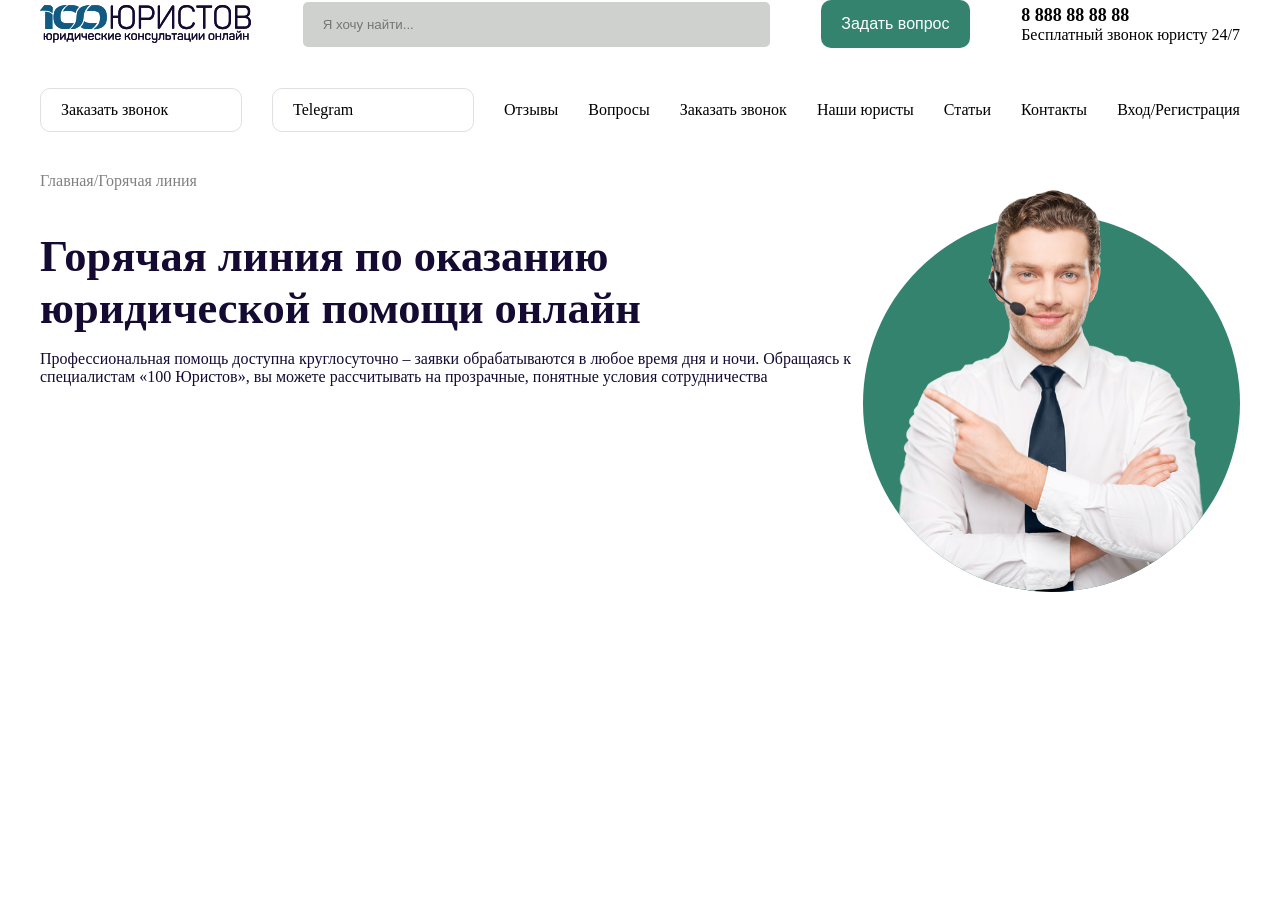
==== .vscode/index.html @ b8a702e9 "something" ====
<!DOCTYPE html>
<html lang="en">
<head>
    <meta charset="UTF-8">
    <meta name="viewport" content="width=device-width, initial-scale=1.0">
   <link rel="stylesheet" href="style.css">
    <title>Document</title>
</head>
<body>
    <div class="header">
       <img src="/img/Frame.svg" alt="лого"> </img>
       <input class="search" type="text" placeholder="Я хочу найти..."/>
            <button class="ask-btn">Задать вопрос</button>

       <div class="contacts">
        <span class="phone-number">8 888 88 88 88</span>
        <span class="contract-info">Бесплатный звонок юристу 24/7</span>
       </div>
    </div>

    <div class="menu">
       <div class="menu-border"> 
            <a href="#">Заказать звонок</a>
        </div>
        <div class="menu-border1">
            <a href="#">Telegram</a>
        </div>
        <a href="#">Отзывы</a>
        <a href="#">Вопросы</a>
        <a href="#">Заказать звонок</a>
        <a href="#">Наши юристы</a>
        <a href="#">Статьи</a>
        <a href="#">Контакты</a>
        <a href="#">Вход/Регистрация</a>
        </div>
 
    <div class="headglav">
        <a href="#">Главная/Горячая линия</a>
    </div>

    <div class="line">
        <div class="textline">
            <div class="line1">
            <h3>Горячая линия по оказанию юридической помощи онлайн</h3>
            </div>
            <div class="line2">
            <p>Профессиональная помощь доступна круглосуточно – заявки обрабатываются в любое время дня и ночи. Обращаясь к специалистам «100 Юристов», вы можете рассчитывать на прозрачные, понятные условия сотрудничества</p>
            </div>
        </div>
        <img src="/img/men.svg" alt="">
    </div>
        
</body>
</html>
---- .vscode/style.css ----
body
{
    width: 1200px;
    margin: auto;
}

.header
{
    display: flex;
    align-items: center;
    justify-content: space-between;

}
.ask-btn
{
    background-color: #33836e;
    border: none;
    border-radius: 10px;
    padding: 15px 20px;
    color: white;
    font-size: 16px;

}
.contacts
{
    display: block;

}
.phone-number
{
    font-weight: bold;
    font-size: 18px;
    display: block;
}
.search
{
    width: 427px;
    border: none;
    padding: 15px 20px;
    border-radius: 5px;
    background-color: rgba(180, 184, 180, 0.644);
}
.menu
{
    align-items: center;
    display: flex;
    margin-top: 40px;
    gap: 30px;
    justify-content: space-between;

}
.menu-border
{

box-sizing: border-box;
display: flex;
flex-direction: row;
align-items: center;
padding: 10px 20px;
gap: 10px;

width: 202px;
height: 44px;
border: 1px solid rgba(47, 43, 67, 0.15);
border-radius: 10px;

flex: none;
order: 0;
flex-grow: 0;

}
.menu-border1
{

box-sizing: border-box;
display: flex;
flex-direction: row;
align-items: center;
padding: 10px 20px;
gap: 10px;

width: 202px;
height: 44px;
border: 1px solid rgba(47, 43, 67, 0.15);
border-radius: 10px;

flex: none;
order: 0;
flex-grow: 0;

}
.menu a{
    text-decoration: none;
    color: black;
}

.headglav {
display: flex;
flex-direction: row;
align-items: flex-start;
padding: 0px;
gap: 10px;
margin-top: 40px;
}

.headglav a{
    text-decoration: none;
    color: grey;
}

.line {
    display: flex;
    
}
.line1{

/* width: 657px; */
font-size: 38px;
margin-top: 40px;
color: #140A32;
}

.line2{

/* width: 657px; */
font-size: 16px;
/* line-height: 160%; */
color: #140A32;
}
h3{
    margin: 0px;
    padding: 0px;
}
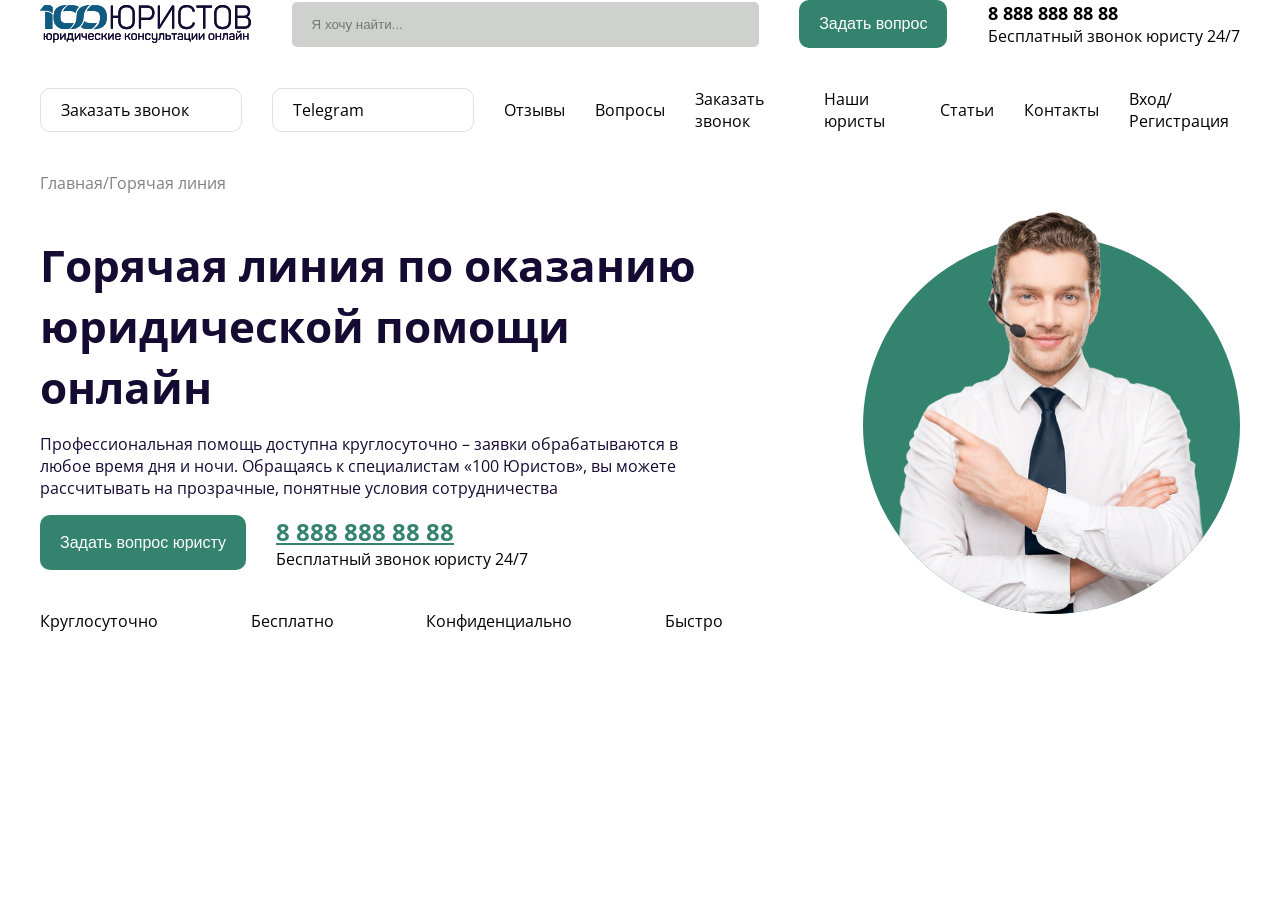
==== commit cfac2387: "06.09" ====
--- a/.vscode/index.html
+++ b/.vscode/index.html
@@ -3,7 +3,10 @@
 <head>
     <meta charset="UTF-8">
     <meta name="viewport" content="width=device-width, initial-scale=1.0">
-   <link rel="stylesheet" href="style.css">
+    <link rel="stylesheet" href="style.css">
+    <link rel="preconnect" href="https://fonts.googleapis.com">
+    <link rel="preconnect" href="https://fonts.gstatic.com" crossorigin>
+    <link href="https://fonts.googleapis.com/css2?family=Open+Sans:ital,wght@0,300..800;1,300..800&display=swap" rel="stylesheet">
     <title>Document</title>
 </head>
 <body>
@@ -13,7 +16,7 @@
             <button class="ask-btn">Задать вопрос</button>
 
        <div class="contacts">
-        <span class="phone-number">8 888 88 88 88</span>
+        <span class="phone-number">8 888 888 88 88</span>
         <span class="contract-info">Бесплатный звонок юристу 24/7</span>
        </div>
     </div>
@@ -46,9 +49,27 @@
             <div class="line2">
             <p>Профессиональная помощь доступна круглосуточно – заявки обрабатываются в любое время дня и ночи. Обращаясь к специалистам «100 Юристов», вы можете рассчитывать на прозрачные, понятные условия сотрудничества</p>
             </div>
+            <div class="yourist">
+        <button class="ask-btn">Задать вопрос юристу</button>
+        <div class="contacts">
+        <h2 class="phone">8 888 888 88 88</h2>
+        <span class="contract-info">Бесплатный звонок юристу 24/7</span>
+       </div>
+       
+    </div>
+    <div class="menu2">
+        <a href="#">Круглосуточно</a>
+        <a href="#">Бесплатно</a>
+        <a href="#">Конфиденциально</a>
+        <a href="#">Быстро</a>
+        </div>
         </div>
         <img src="/img/men.svg" alt="">
+        
     </div>
-        
+
+    
+    
+    
 </body>
 </html>
--- a/.vscode/style.css
+++ b/.vscode/style.css
@@ -1,18 +1,17 @@
-body
-{
+body {
     width: 1200px;
     margin: auto;
+    font-family: "Open Sans";
 }
 
-.header
-{
+.header {
     display: flex;
     align-items: center;
     justify-content: space-between;
 
 }
-.ask-btn
-{
+
+.ask-btn {
     background-color: #33836e;
     border: none;
     border-radius: 10px;
@@ -21,27 +20,27 @@
     font-size: 16px;
 
 }
-.contacts
-{
+
+.contacts {
     display: block;
 
 }
-.phone-number
-{
+
+.phone-number {
     font-weight: bold;
     font-size: 18px;
     display: block;
 }
-.search
-{
+
+.search {
     width: 427px;
     border: none;
     padding: 15px 20px;
     border-radius: 5px;
     background-color: rgba(180, 184, 180, 0.644);
 }
-.menu
-{
+
+.menu {
     align-items: center;
     display: flex;
     margin-top: 40px;
@@ -49,85 +48,123 @@
     justify-content: space-between;
 
 }
-.menu-border
-{
 
-box-sizing: border-box;
-display: flex;
-flex-direction: row;
-align-items: center;
-padding: 10px 20px;
-gap: 10px;
+.menu-border {
 
-width: 202px;
-height: 44px;
-border: 1px solid rgba(47, 43, 67, 0.15);
-border-radius: 10px;
+    box-sizing: border-box;
+    display: flex;
+    flex-direction: row;
+    align-items: center;
+    padding: 10px 20px;
+    gap: 10px;
 
-flex: none;
-order: 0;
-flex-grow: 0;
+    width: 202px;
+    height: 44px;
+    border: 1px solid rgba(47, 43, 67, 0.15);
+    border-radius: 10px;
+
+    flex: none;
+    order: 0;
+    flex-grow: 0;
 
 }
-.menu-border1
-{
 
-box-sizing: border-box;
-display: flex;
-flex-direction: row;
-align-items: center;
-padding: 10px 20px;
-gap: 10px;
+.menu-border1 {
 
-width: 202px;
-height: 44px;
-border: 1px solid rgba(47, 43, 67, 0.15);
-border-radius: 10px;
+    box-sizing: border-box;
+    display: flex;
+    flex-direction: row;
+    align-items: center;
+    padding: 10px 20px;
+    gap: 10px;
 
-flex: none;
-order: 0;
-flex-grow: 0;
+    width: 202px;
+    height: 44px;
+    border: 1px solid rgba(47, 43, 67, 0.15);
+    border-radius: 10px;
+
+    flex: none;
+    order: 0;
+    flex-grow: 0;
 
 }
-.menu a{
+
+.menu a {
     text-decoration: none;
     color: black;
 }
 
 .headglav {
-display: flex;
-flex-direction: row;
-align-items: flex-start;
-padding: 0px;
-gap: 10px;
-margin-top: 40px;
+    display: flex;
+    flex-direction: row;
+    align-items: flex-start;
+    padding: 0px;
+    gap: 10px;
+    margin-top: 40px;
 }
 
-.headglav a{
+.headglav a {
     text-decoration: none;
     color: grey;
 }
 
 .line {
     display: flex;
-    
-}
-.line1{
+    gap: 140px;
 
-/* width: 657px; */
-font-size: 38px;
-margin-top: 40px;
-color: #140A32;
 }
 
-.line2{
+.line1 {
 
-/* width: 657px; */
-font-size: 16px;
-/* line-height: 160%; */
-color: #140A32;
+    /* width: 657px; */
+    font-size: 38px;
+    margin-top: 40px;
+    color: #140A32;
 }
-h3{
+
+.line2 {
+
+    /* width: 657px; */
+    font-size: 16px;
+    /* line-height: 160%; */
+    color: #140A32;
+}
+
+h3 {
     margin: 0px;
     padding: 0px;
+}
+
+h2 {
+    color: #33836e;
+    margin: 0;
+}
+
+.headgla2 a {
+    text-decoration: none;
+    color: grey;
+}
+
+.yourist {
+    display: flex;
+    gap: 30px;
+}
+
+.phone {
+    text-decoration: underline;
+    display: block;
+    color: #33836e;
+}
+
+.menu2 {
+    align-items: center;
+    display: flex;
+    margin-top: 40px;
+    gap: 20px;
+    justify-content: space-between;
+}
+
+.menu2 a {
+    text-decoration: none;
+    color: black;
 }
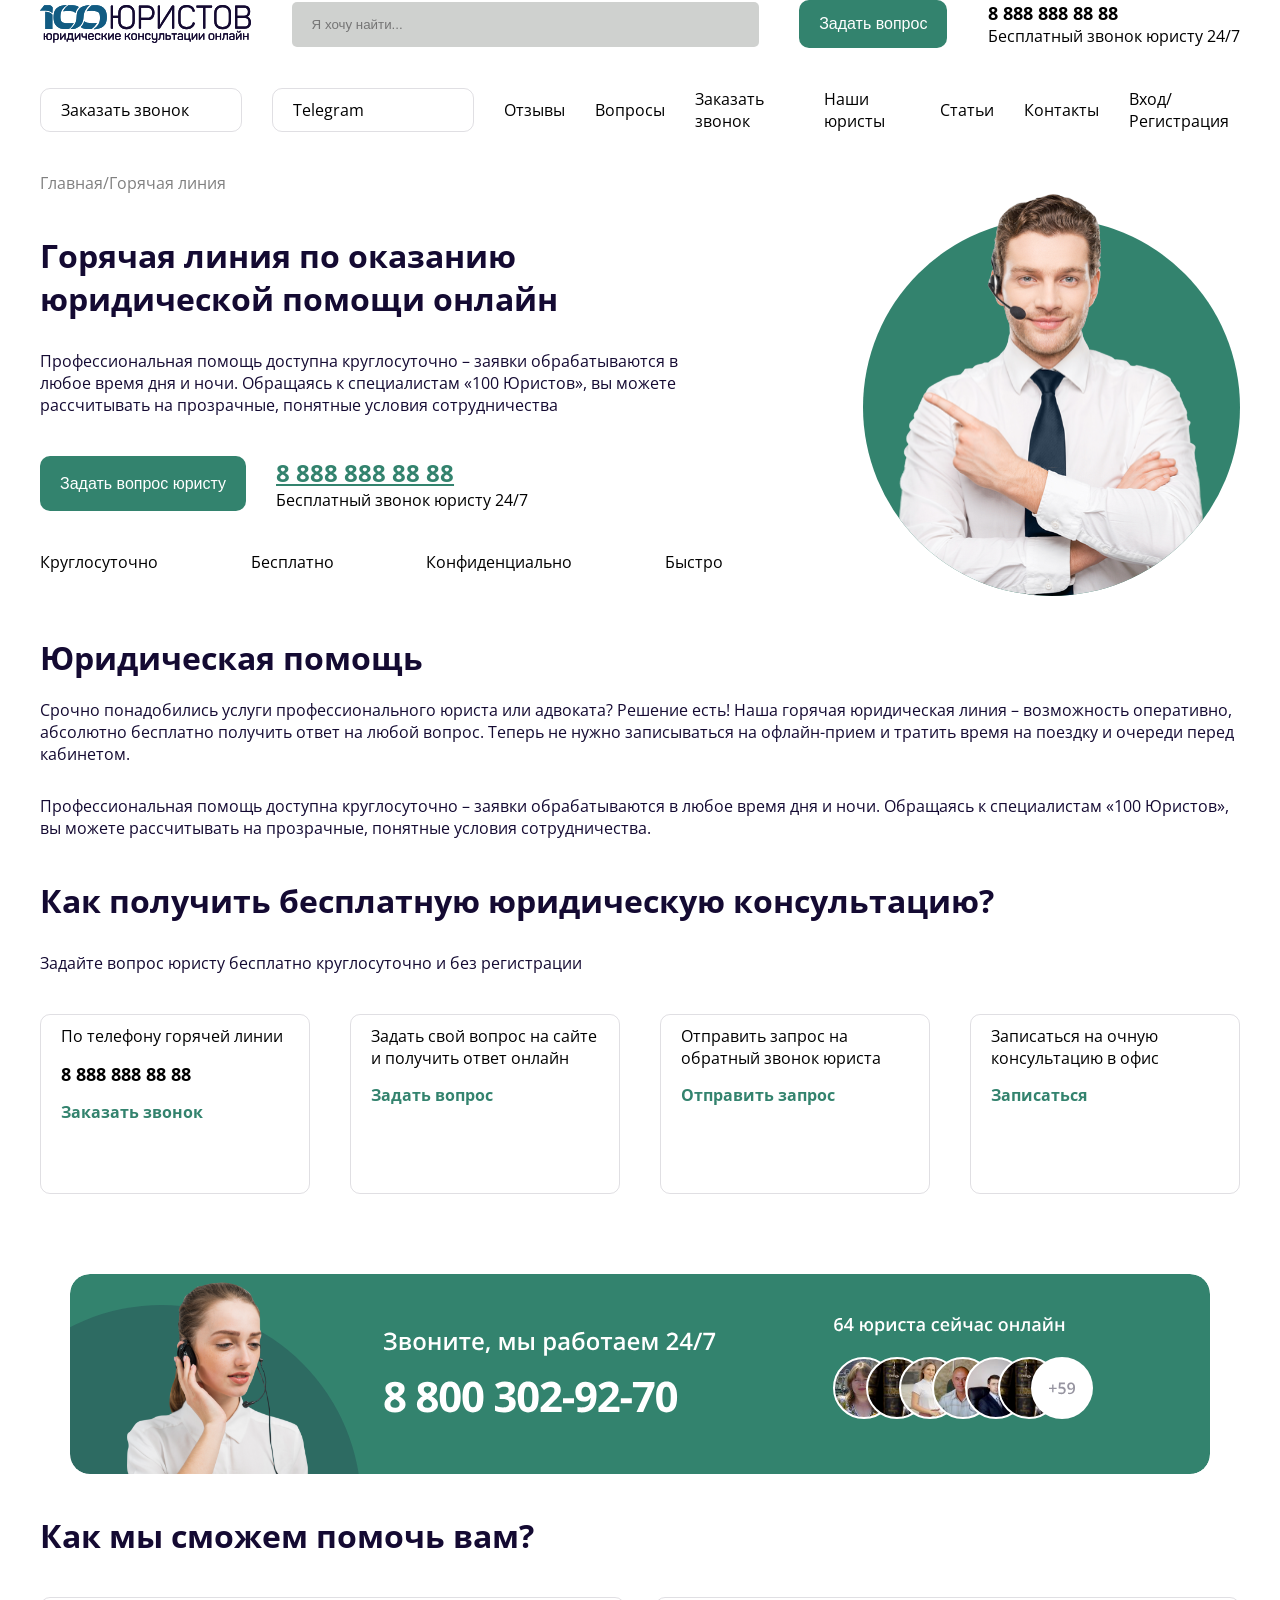
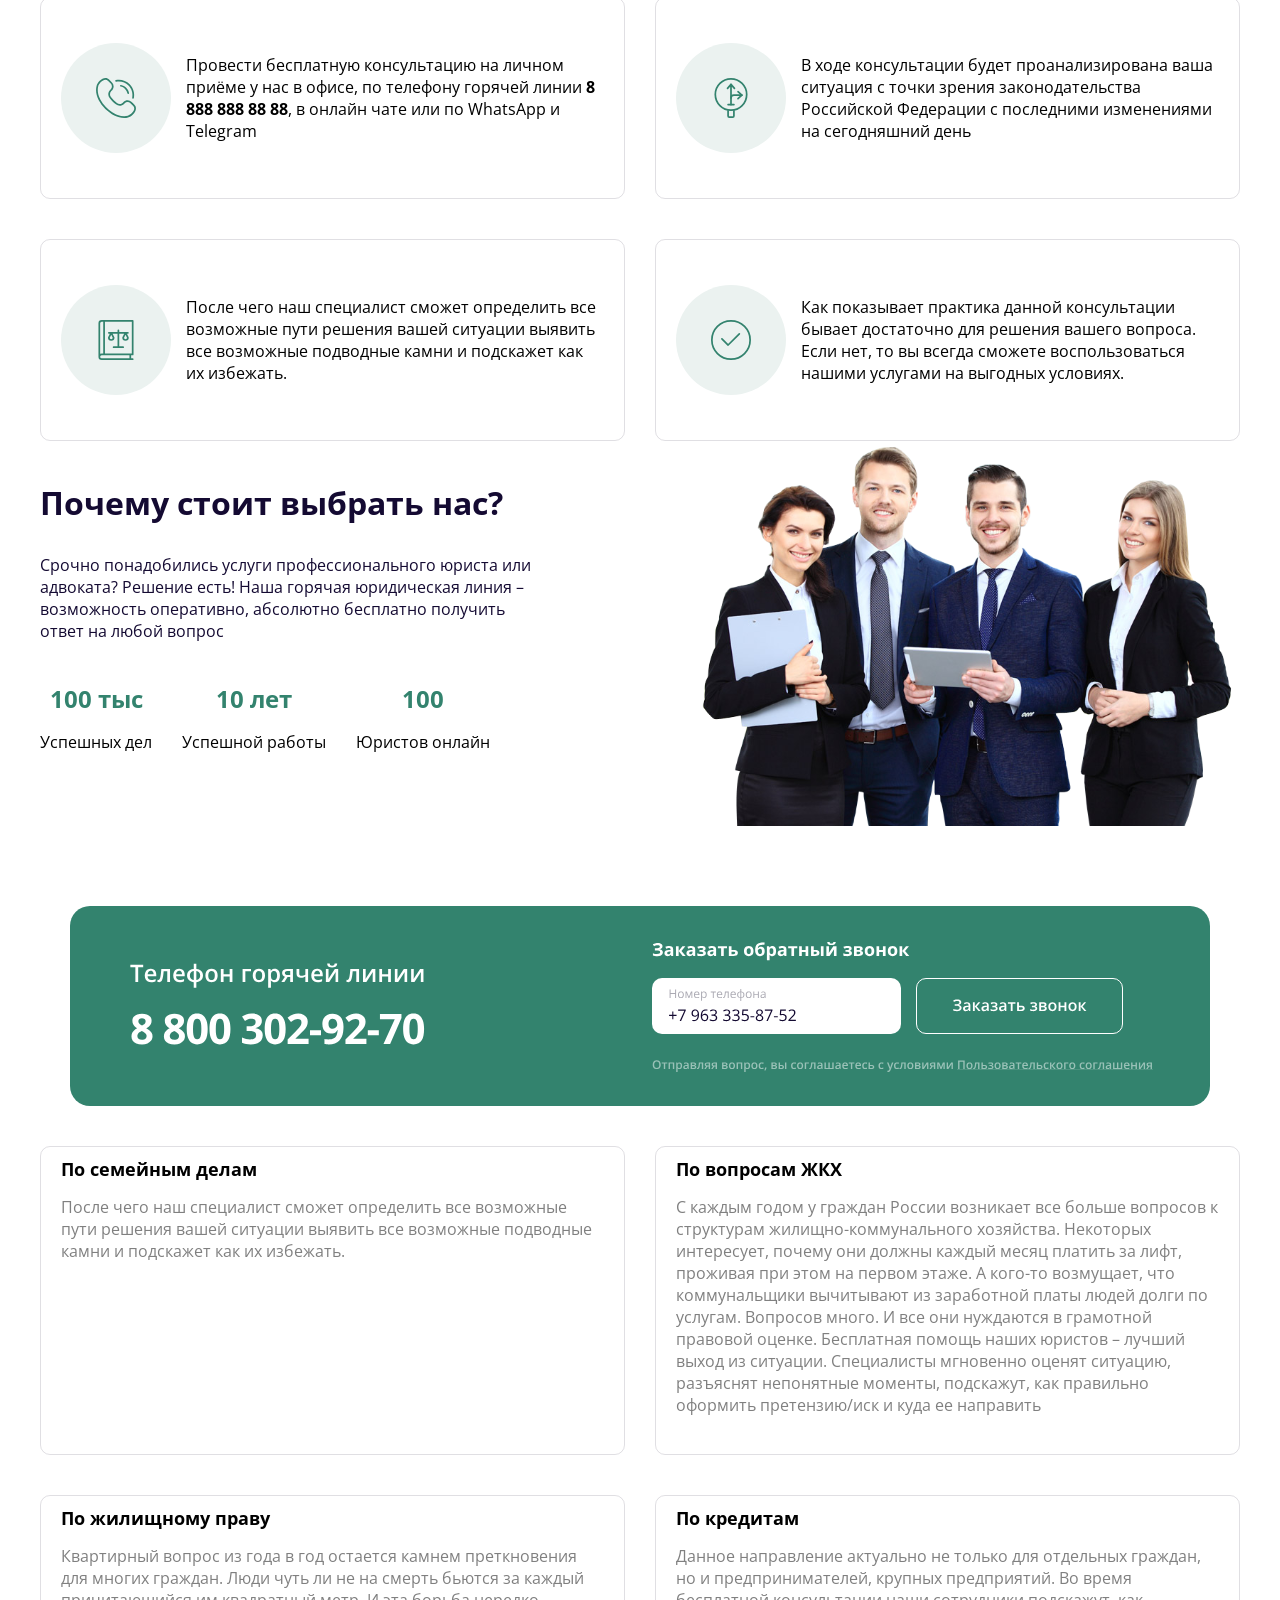
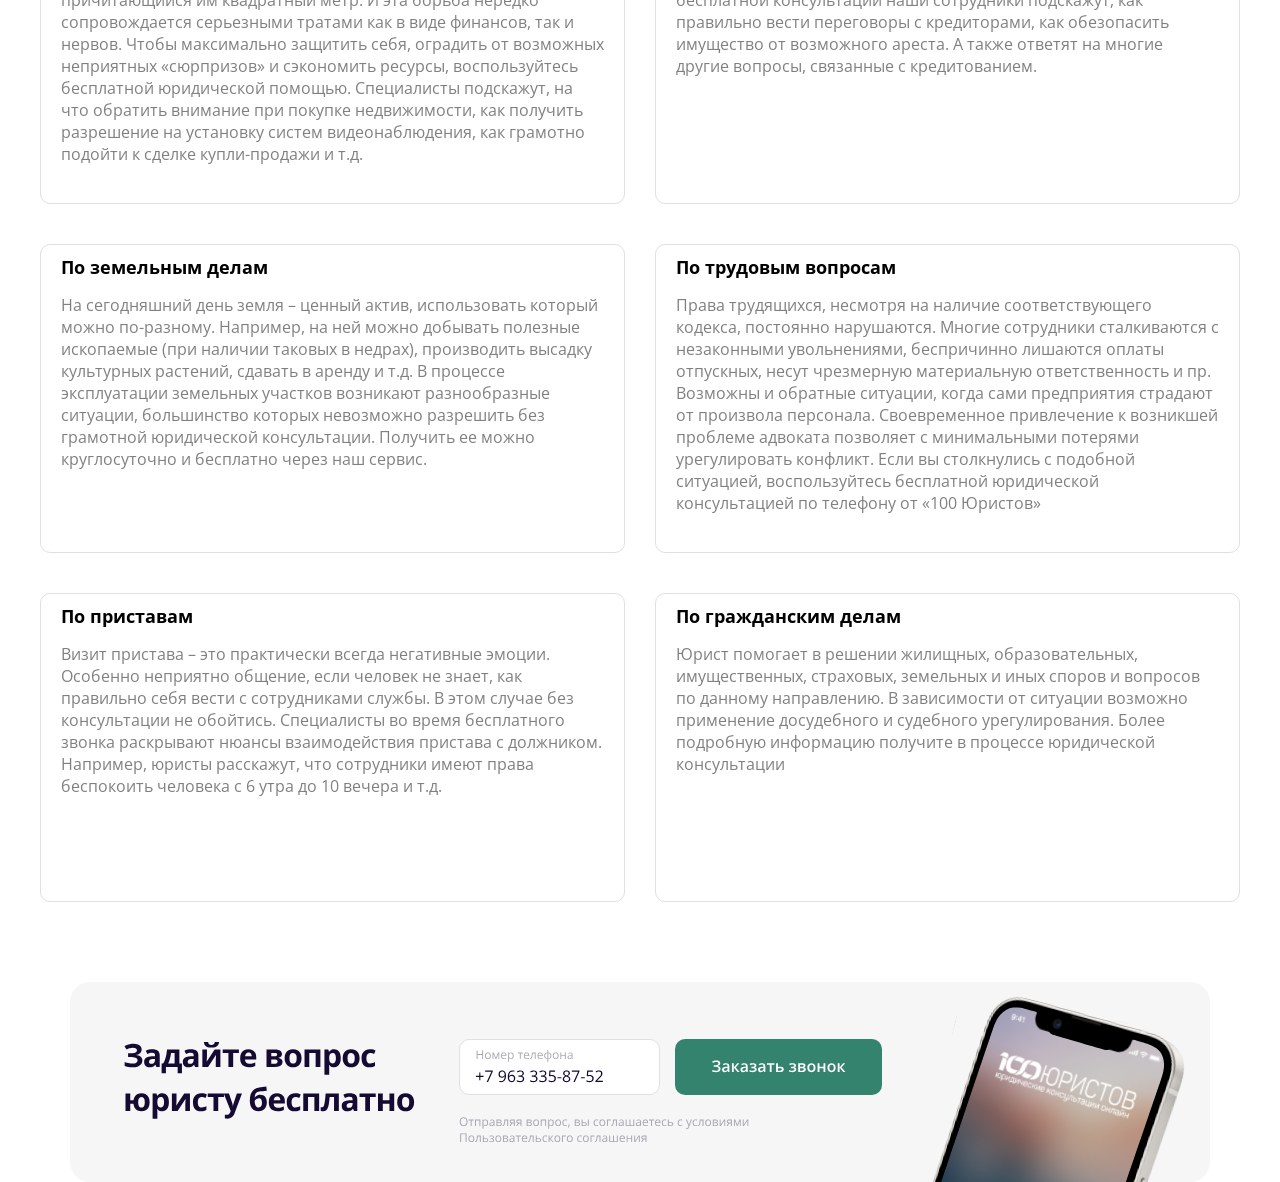
==== commit 60300968: "гатова" ====
--- a/.vscode/index.html
+++ b/.vscode/index.html
@@ -44,7 +44,7 @@
     <div class="line">
         <div class="textline">
             <div class="line1">
-            <h3>Горячая линия по оказанию юридической помощи онлайн</h3>
+            <h5>Горячая линия по оказанию юридической помощи онлайн</h5>
             </div>
             <div class="line2">
             <p>Профессиональная помощь доступна круглосуточно – заявки обрабатываются в любое время дня и ночи. Обращаясь к специалистам «100 Юристов», вы можете рассчитывать на прозрачные, понятные условия сотрудничества</p>
@@ -68,8 +68,166 @@
         
     </div>
 
+
+        <div class="line1">
+            <h5>Юридическая помощь</h5>
+          <div class="line2">Срочно понадобились услуги профессионального юриста или адвоката? Решение есть! Наша горячая юридическая линия – возможность оперативно, абсолютно бесплатно получить ответ на любой вопрос. Теперь не нужно записываться на офлайн-прием и тратить время на поездку и очереди перед кабинетом.
+
+            <p>Профессиональная помощь доступна круглосуточно – заявки обрабатываются в любое время дня и ночи. Обращаясь к специалистам «100 Юристов», вы можете рассчитывать на прозрачные, понятные условия сотрудничества.</div>
+        </div>
     
+        <div class="line1">
+            <h5>Как получить бесплатную юридическую консультацию?</h5>
+            <div class="line2"><p>Задайте вопрос юристу бесплатно круглосуточно и без регистрации</p>
+        </div>
+    </div>
+    <div class="menu">
+       <div class="instruct-border"> 
+            <a href="#">По телефону горячей линии</a>
+            <span class="phone-number">8 888 888 88 88</span>
+            <h2>Заказать звонок</h2>
+            </div>
+
+            <div class="instruct-border"> 
+            <a href="#">Задать свой вопрос на сайте и получить ответ онлайн</a>
+            <h2>Задать вопрос</h2>
+            </div>
+
+            <div class="instruct-border"> 
+            <a href="#">Отправить запрос на обратный звонок юриста</a>
+            <h2>Отправить запрос</h2>
+            </div>
+
+            <div class="instruct-border"> 
+            <a href="#">Записаться на очную консультацию в офис</a>
+            <h2>Записаться</h2>
+        </div>
+        </div>
+        <div class="devushka"><img src="/Frame 40.svg" alt=""> </div>
+
+        <div class="line1">
+        <h5>Как мы сможем помочь вам? </h5>
+    </div>
+        <div class="menu228">
+       <div class="instruct2-border"> 
+        <img src="/img/Frame 38.svg" alt="" style="width: 110px; height: 110px;">
+            <a href="#">Провести бесплатную консультацию на личном приёме у нас в офисе, по телефону горячей линии <b>8 888 888 88 88</b>, в онлайн чате или по WhatsApp и Telegram</a>
+            </div>
+
+            <div class="instruct2-border"> 
+                 <img src="/img/Frame 38 (1).svg" alt="" style="width: 110px; height: 110px;">
+            <a href="#">В ходе консультации будет проанализирована ваша ситуация с точки зрения законодательства Российской Федерации с последними изменениями на сегодняшний день</a>
+            </div>
+        </div>
+        <div class="menu228">
+             
+            <div class="instruct2-border">
+             <img src="/img/Frame 38 (2).svg" alt="" style="width: 110px; height: 110px;">
+            <a href="#">После чего наш специалист сможет определить все возможные пути решения вашей ситуации выявить все возможные подводные камни и подскажет как их избежать.</a>
+            </div>
+
+            <div class="instruct2-border">
+                 <img src="/img/Frame 38 (3).svg" alt="" style="width: 110px; height: 110px;"> 
+            <a href="#">Как показывает практика данной консультации бывает достаточно для решения вашего вопроса. Если нет, то вы всегда сможете воспользоваться нашими услугами на выгодных условиях.</a>
+        </div>
+        </div>
+        
+
+         <div class="line">
+        <div class="textline">
+            <div class="line1">
+            <h5>Почему стоит выбрать нас?</h5>
+            </div>
+            <div class="line2">
+            <p>Срочно понадобились услуги профессионального юриста или адвоката? Решение есть! Наша горячая юридическая линия – возможность оперативно, абсолютно бесплатно получить ответ на любой вопрос</p>
+            </div>
+            <div class="yourist2">
+        <div class="klass">
+        <h2>100 тыс</h2>
+        <p>Успешных дел</p>
+        </div>
+         <div class="klass">
+        <h2>10 лет</h2>
+        <p>Успешной работы</p>
+        </div>
+         <div class="klass">
+        <h2>100</h2>
+        <p>Юристов онлайн</p>
+        </div>
+        
+       </div>
+       
+    </div>
+   
+        <img src="/img/pngegg (4) 1.svg" alt="">
+
+        
+    </div>
+    <div class="devushka"><img src="/img/swwwggg.svg" alt=""></div>
+
+     <div class="menu2288">
+             
+            <div class="instruct22-border">
+             <div class="phone-number">По семейным делам</div>
+            <a>После чего наш специалист сможет определить все возможные пути решения вашей ситуации выявить все возможные подводные камни и подскажет как их избежать.</a>
+            </div>
+
+            <div class="instruct22-border">
+            <div class="phone-number">По вопросам ЖКХ</div>
+             <a>С каждым годом у граждан России возникает все больше вопросов к структурам жилищно-коммунального хозяйства. Некоторых интересует, почему они должны каждый месяц платить за лифт, проживая при этом на первом этаже. А кого-то возмущает, что коммунальщики вычитывают из заработной платы людей долги по услугам. Вопросов много. И все они нуждаются в грамотной правовой оценке. Бесплатная помощь наших юристов – лучший выход из ситуации. Специалисты мгновенно оценят ситуацию, разъяснят непонятные моменты, подскажут, как правильно оформить претензию/иск и куда ее направить</a>
+
+        </div>
+</div>
+
+
+
+    <div class="menu2288">
+             
+            <div class="instruct22-border">
+             <div class="phone-number">По жилищному праву</div>
+            <a>Квартирный вопрос из года в год остается камнем преткновения для многих граждан. Люди чуть ли не на смерть бьются за каждый причитающийся им квадратный метр. И эта борьба нередко сопровождается серьезными тратами как в виде финансов, так и нервов. Чтобы максимально защитить себя, оградить от возможных неприятных «сюрпризов» и сэкономить ресурсы, воспользуйтесь бесплатной юридической помощью. Специалисты подскажут, на что обратить внимание при покупке недвижимости, как получить разрешение на установку систем видеонаблюдения, как грамотно подойти к сделке купли-продажи и т.д.</a>
+            </div>
+
+            <div class="instruct22-border">
+            <div class="phone-number">По кредитам</div>
+             <a>Данное направление актуально не только для отдельных граждан, но и предпринимателей, крупных предприятий. Во время бесплатной консультации наши сотрудники подскажут, как правильно вести переговоры с кредиторами, как обезопасить имущество от возможного ареста. А также ответят на многие другие вопросы, связанные с кредитованием.</a>
+
+        </div>
+</div>
+
+ <div class="menu2288">
+             
+            <div class="instruct22-border">
+             <div class="phone-number">По земельным делам</div>
+            <a>На сегодняшний день земля – ценный актив, использовать который можно по-разному. Например, на ней можно добывать полезные ископаемые (при наличии таковых в недрах), производить высадку культурных растений, сдавать в аренду и т.д. В процессе эксплуатации земельных участков возникают разнообразные ситуации, большинство которых невозможно разрешить без грамотной юридической консультации. Получить ее можно круглосуточно и бесплатно через наш сервис.</a>
+            </div>
+
+            <div class="instruct22-border">
+            <div class="phone-number">По трудовым вопросам</div>
+             <a>Права трудящихся, несмотря на наличие соответствующего кодекса, постоянно нарушаются. Многие сотрудники сталкиваются с незаконными увольнениями, беспричинно лишаются оплаты отпускных, несут чрезмерную материальную ответственность и пр. Возможны и обратные ситуации, когда сами предприятия страдают от произвола персонала. Своевременное привлечение к возникшей проблеме адвоката позволяет с минимальными потерями урегулировать конфликт. Если вы столкнулись с подобной ситуацией, воспользуйтесь бесплатной юридической консультацией по телефону от «100 Юристов»</a>
+
+        </div>
+</div>
+
+<div class="menu2288">
+             
+            <div class="instruct22-border">
+             <div class="phone-number">По приставам</div>
+            <a>Визит пристава – это практически всегда негативные эмоции. Особенно неприятно общение, если человек не знает, как правильно себя вести с сотрудниками службы. В этом случае без консультации не обойтись. Специалисты во время бесплатного звонка раскрывают нюансы взаимодействия пристава с должником. Например, юристы расскажут, что сотрудники имеют права беспокоить человека с 6 утра до 10 вечера и т.д.</a>
+            </div>
+
+            <div class="instruct22-border">
+            <div class="phone-number">По гражданским делам</div>
+             <a>Юрист помогает в решении жилищных, образовательных, имущественных, страховых, земельных и иных споров и вопросов по данному направлению. В зависимости от ситуации возможно применение досудебного и судебного урегулирования. Более подробную информацию получите в процессе юридической консультации</a>
+
+        </div>
+</div>
+<div class="devushka">
+<img src="/Frame 43.svg" alt="">
+</div>
     
-    
+
+
+
 </body>
 </html>
--- a/.vscode/style.css
+++ b/.vscode/style.css
@@ -120,6 +120,7 @@
     font-size: 38px;
     margin-top: 40px;
     color: #140A32;
+
 }
 
 .line2 {
@@ -128,6 +129,11 @@
     font-size: 16px;
     /* line-height: 160%; */
     color: #140A32;
+    margin-top: 20px;
+}
+
+.line2 p {
+    margin-top: 30px;
 }
 
 h3 {
@@ -138,7 +144,14 @@
 h2 {
     color: #33836e;
     margin: 0;
-}
+
+}
+
+h5 {
+    margin: 0;
+}
+
+p {}
 
 .headgla2 a {
     text-decoration: none;
@@ -148,6 +161,7 @@
 .yourist {
     display: flex;
     gap: 30px;
+    margin-top: 40px;
 }
 
 .phone {
@@ -167,4 +181,111 @@
 .menu2 a {
     text-decoration: none;
     color: black;
+}
+
+.instruct-border {
+    box-sizing: border-box;
+    display: flex;
+    flex-direction: column;
+
+    padding: 10px 20px;
+    gap: 15px;
+
+    width: 270px;
+    height: 180px;
+    border: 1px solid rgba(47, 43, 67, 0.15);
+    border-radius: 10px;
+
+    flex: none;
+    order: 0;
+    flex-grow: 0;
+}
+
+.menu h2 {
+    font-size: 16px;
+}
+
+.devushka {
+    margin-top: 80px;
+    display: flex;
+    justify-content: center;
+}
+
+.instruct2-border {
+    display: flex;
+
+    align-items: center;
+    padding: 10px 20px;
+    gap: 15px;
+
+    width: 560px;
+    height: 180px;
+    border: 1px solid rgba(47, 43, 67, 0.15);
+    border-radius: 10px;
+
+
+}
+
+.menu228 h2 {
+    font-size: 16px;
+}
+
+.menu228 a {
+    text-decoration: none;
+    color: black;
+}
+
+.menu228 {
+    align-items: center;
+    display: flex;
+    margin-top: 40px;
+    gap: 30px;
+    justify-content: space-between;
+}
+
+.yourist2 {
+    display: flex;
+    gap: 30px;
+    margin-top: 40px;
+}
+
+.klass {
+    display: flex;
+    flex-direction: column;
+    align-items: center;
+}
+
+.menu2288 h2 {
+    font-size: 16px;
+}
+
+.menu2288 a {
+    text-decoration: none;
+    color: black;
+}
+
+.menu2288 {
+    align-items: center;
+    display: flex;
+    margin-top: 40px;
+    gap: 30px;
+    justify-content: space-between;
+}
+
+.instruct22-border {
+    display: flex;
+    flex-direction: column;
+
+    padding: 10px 20px;
+    gap: 15px;
+
+    width: 560px;
+    height: 287px;
+    border: 1px solid rgba(47, 43, 67, 0.15);
+    border-radius: 10px;
+}
+
+.instruct22-border a {
+    text-decoration: none;
+    color: grey;
 }
